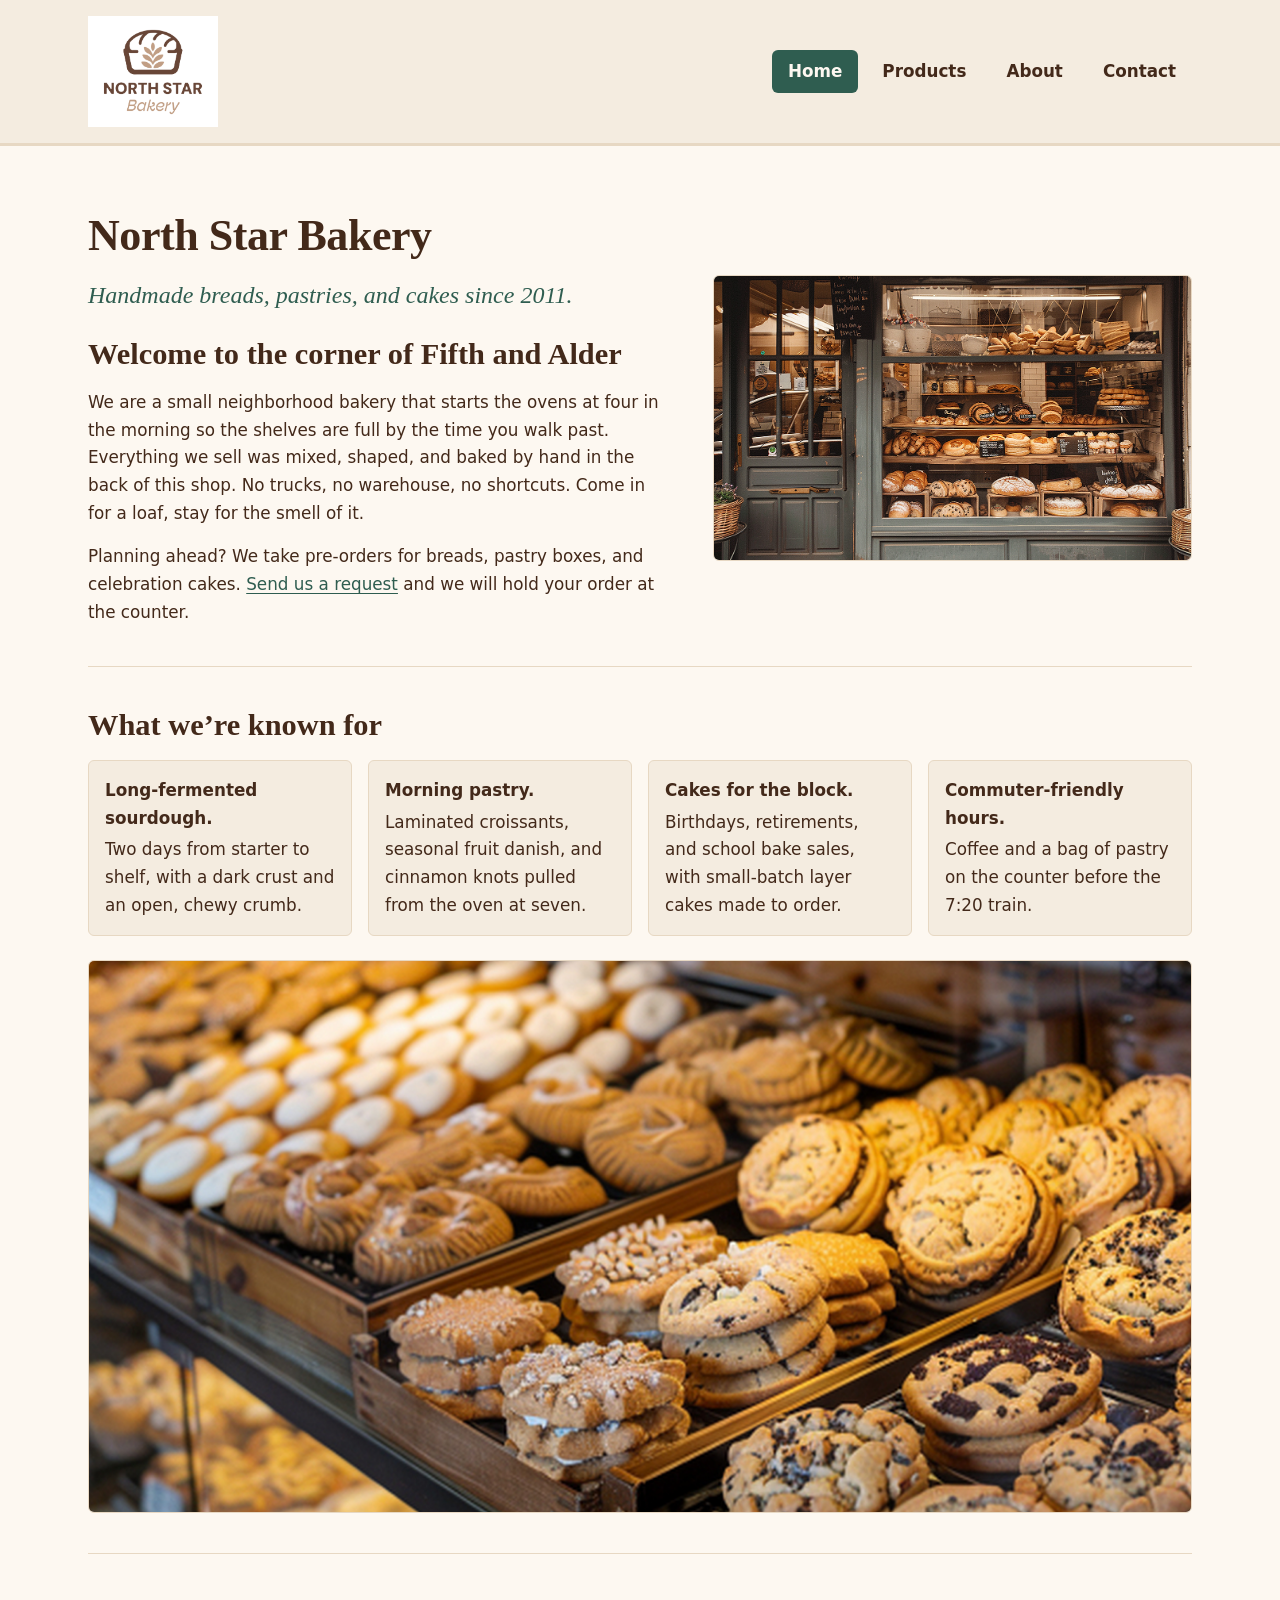
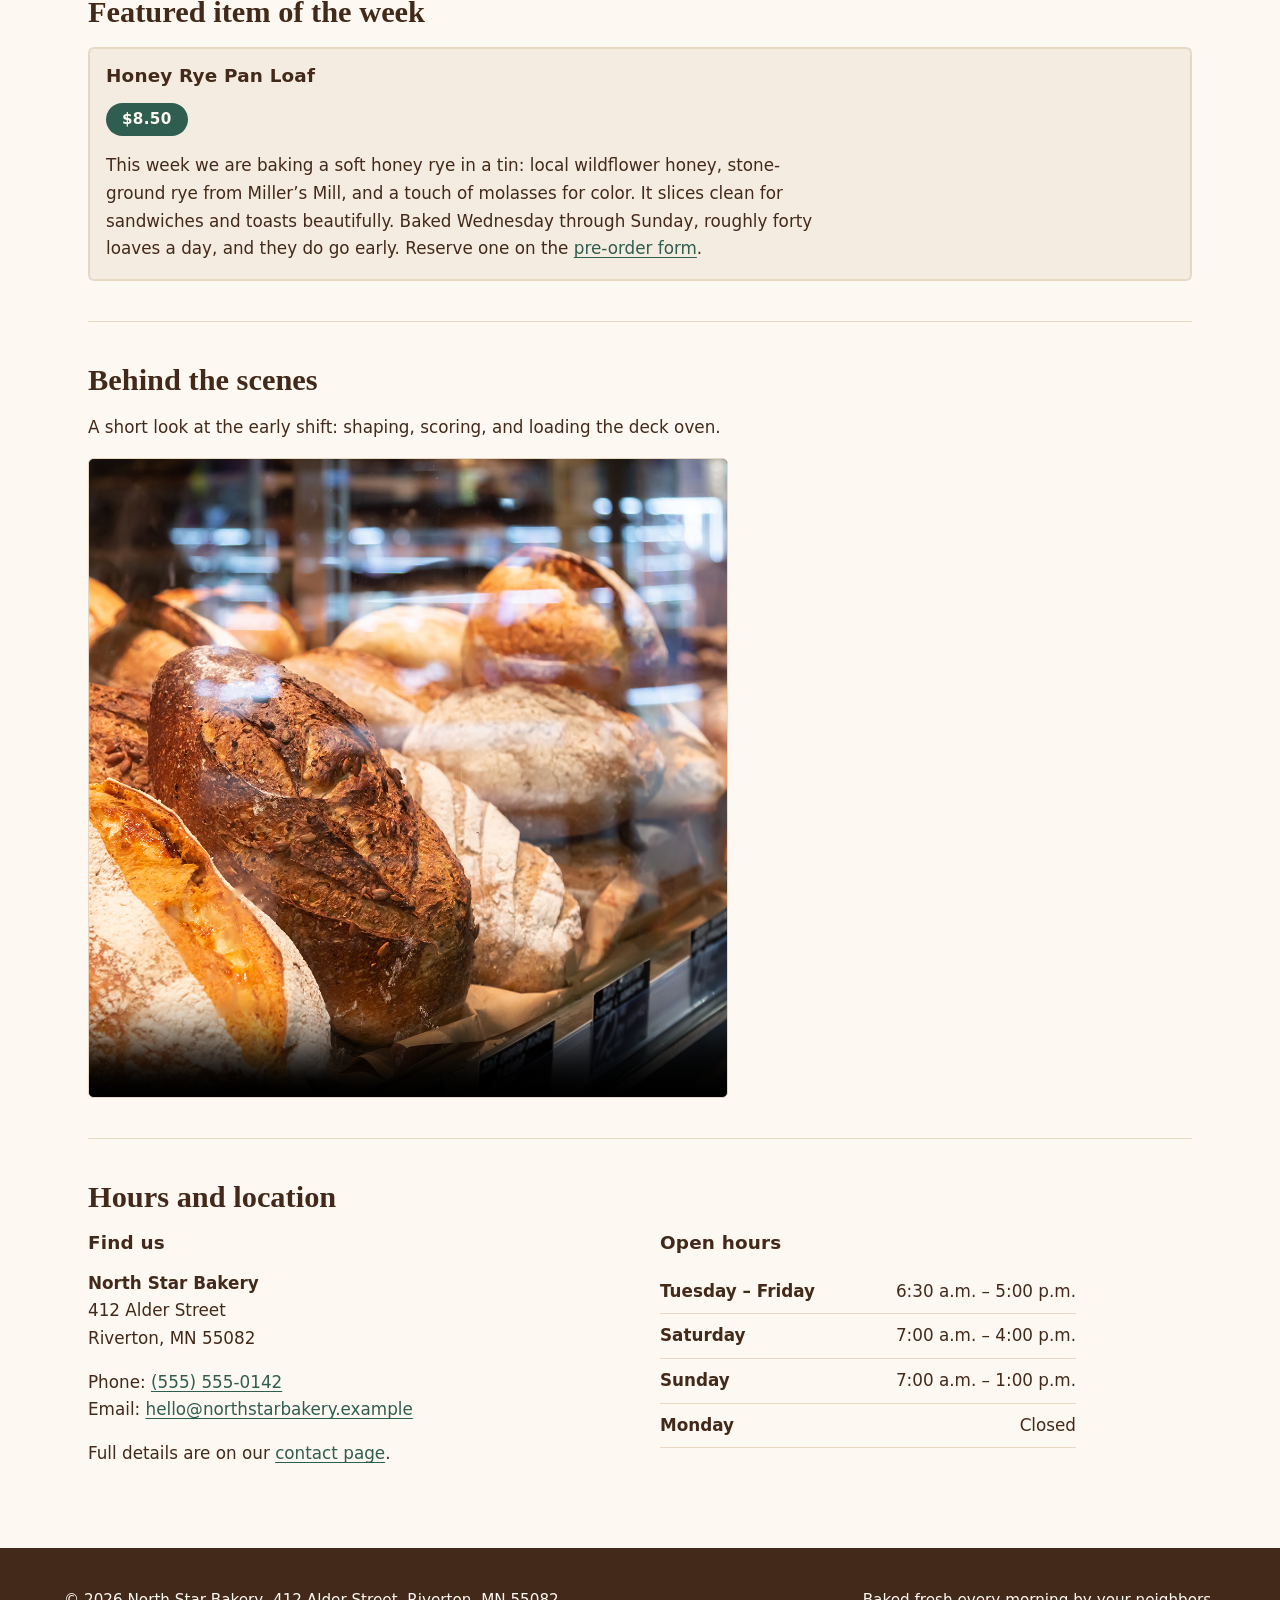
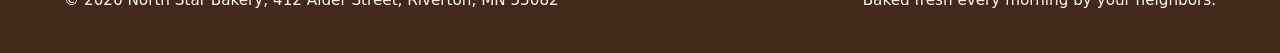
==== index.html @ 75ab6c2f "Initial commit" ====
<!DOCTYPE html>
<html lang="en">
<head>
  <meta charset="UTF-8">
  <meta name="viewport" content="width=device-width, initial-scale=1.0">
  <meta name="description" content="North Star Bakery is a neighborhood bakery baking sourdough breads, pastries, and cakes fresh every morning. Pre-orders welcome.">
  <title>North Star Bakery | Neighborhood Breads, Pastries &amp; Cakes</title>
  <link rel="stylesheet" href="styles.css">
</head>
<body>

  <a class="skip-link" href="#main">Skip to main content</a>

  <header class="site-header">
    <div class="header-inner">
      <img class="site-logo" src="Bakery_c/bakery-logo_c.png" alt="North Star Bakery logo: a rounded loaf of bread with a wheat sheaf baked into the crust" width="200" height="170">

      <nav aria-label="Main">
        <ul class="nav-list">
          <li><a class="nav-link" href="index.html" aria-current="page">Home</a></li>
          <li><a class="nav-link" href="products.html">Products</a></li>
          <li><a class="nav-link" href="about.html">About</a></li>
          <li><a class="nav-link" href="contact.html">Contact</a></li>
        </ul>
      </nav>
    </div>
  </header>

  <main id="main">

    <section class="hero">
      <div class="hero-text">
        <h1>North Star Bakery</h1>
        <p class="tagline">Handmade breads, pastries, and cakes since 2011.</p>

        <h2>Welcome to the corner of Fifth and Alder</h2>
        <p>
          We are a small neighborhood bakery that starts the ovens at four in the morning
          so the shelves are full by the time you walk past. Everything we sell was mixed,
          shaped, and baked by hand in the back of this shop. No trucks, no warehouse,
          no shortcuts. Come in for a loaf, stay for the smell of it.
        </p>
        <p>
          Planning ahead? We take pre-orders for breads, pastry boxes, and celebration cakes.
          <a href="contact.html">Send us a request</a> and we will hold your order at the counter.
        </p>
      </div>

      <div class="hero-media">
        <img class="hero-image" src="Bakery_c/bakery-storefront_c.png" alt="The North Star Bakery storefront: a green-framed shop window filled with wooden crates of loaves, buns, and pastries beside a paneled front door" width="1200" height="720">
      </div>
    </section>

    <section>
      <h2>What we&rsquo;re known for</h2>
      <ul class="card-list">
        <li><strong>Long-fermented sourdough.</strong> Two days from starter to shelf, with a dark crust and an open, chewy crumb.</li>
        <li><strong>Morning pastry.</strong> Laminated croissants, seasonal fruit danish, and cinnamon knots pulled from the oven at seven.</li>
        <li><strong>Cakes for the block.</strong> Birthdays, retirements, and school bake sales, with small-batch layer cakes made to order.</li>
        <li><strong>Commuter-friendly hours.</strong> Coffee and a bag of pastry on the counter before the 7:20 train.</li>
      </ul>

      <picture>
        <source media="(min-width: 45em)" srcset="Bakery_c/bakery-feature-large_c.png">
        <img class="content-image" src="Bakery_c/bakery-feature-small_c.png" alt="The bakery display case, stacked with trays of shortbread, chocolate chip cookies, sugar-topped sandwich cookies, and cinnamon rolls" width="1200" height="600">
      </picture>
    </section>

    <section>
      <h2>Featured item of the week</h2>

      <div class="panel panel-feature">
        <h3>Honey Rye Pan Loaf</h3>
        <p class="price">$8.50</p>
        <p>
          This week we are baking a soft honey rye in a tin: local wildflower honey, stone-ground
          rye from Miller&rsquo;s Mill, and a touch of molasses for color. It slices clean for
          sandwiches and toasts beautifully. Baked Wednesday through Sunday, roughly forty loaves
          a day, and they do go early. Reserve one on the <a href="contact.html">pre-order form</a>.
        </p>
      </div>
    </section>

    <section>
      <h2>Behind the scenes</h2>
      <p>A short look at the early shift: shaping, scoring, and loading the deck oven.</p>

      <div class="media-block">
        <video controls width="640" poster="Bakery_c/bakery-bread_c.png">
          <source src="Bakery_c/bakery-behind-scenes_c.mp4" type="video/mp4">
          Your browser does not support embedded video. The clip shows our bakers shaping
          sourdough by hand at 5 a.m., scoring each loaf, and sliding the trays into the deck
          oven. Stop by any morning and you can watch it through the counter window instead.
        </video>
      </div>
    </section>

    <section>
      <h2>Hours and location</h2>

      <div class="split">
        <div>
          <h3>Find us</h3>
          <address class="address">
            <strong>North Star Bakery</strong><br>
            412 Alder Street<br>
            Riverton, MN 55082
          </address>
          <p>
            Phone: <a href="tel:+15555550142">(555) 555-0142</a><br>
            Email: <a href="mailto:hello@northstarbakery.example">hello@northstarbakery.example</a>
          </p>
          <p>Full details are on our <a href="contact.html">contact page</a>.</p>
        </div>

        <div>
          <h3>Open hours</h3>
          <ul class="hours-list">
            <li><span class="day">Tuesday &ndash; Friday</span> <span>6:30 a.m. &ndash; 5:00 p.m.</span></li>
            <li><span class="day">Saturday</span> <span>7:00 a.m. &ndash; 4:00 p.m.</span></li>
            <li><span class="day">Sunday</span> <span>7:00 a.m. &ndash; 1:00 p.m.</span></li>
            <li><span class="day">Monday</span> <span>Closed</span></li>
          </ul>
        </div>
      </div>
    </section>
  </main>

  <footer class="site-footer">
    <div class="footer-inner">
      <p>&copy; 2026 North Star Bakery, 412 Alder Street, Riverton, MN 55082</p>
      <p>Baked fresh every morning by your neighbors.</p>
    </div>
  </footer>

</body>
</html>
---- styles.css ----
/* ==========================================================================
   Design system
   -------------
   Colors:  brown(crust), cream, pine green, tan
   Fonts:   Georgia (serif) for headings, system sans-serif for body text
   Spacing: one scale (--space-1 ... --space-6), used everywhere
   ========================================================================== */

:root {
  --color-crust: #43291a;  
  --color-cream: #fdf8f1; 
  --color-pine:  #2f5d50; 
  --color-tan:   #e7d8c3;

  --color-tan-soft: #f4ece0;
  --color-pine-dark: #234a3f;

  --font-heading: Georgia, "Times New Roman", Times, serif;
  --font-body: "Segoe UI", system-ui, -apple-system, "Helvetica Neue", Arial, sans-serif;

  --space-1: 0.25rem;
  --space-2: 0.5rem;
  --space-3: 1rem;
  --space-4: 1.5rem;
  --space-5: 2.5rem;
  --space-6: 4rem;

  --measure: 68ch;         
  --page-max: 72rem;     
  --radius: 6px;
  --border: 1px solid var(--color-tan);
}

*,
*::before,
*::after {
  box-sizing: border-box;
}

body {
  margin: 0;
  background-color: var(--color-cream);
  color: var(--color-crust);
  font-family: var(--font-body);
  font-size: 1rem;
  line-height: 1.65;
}

img,
video {
  max-width: 100%;
  height: auto;
  display: block;
}

audio {
  width: 100%;
  max-width: 32rem;
}

h1, h2, h3 {
  font-family: var(--font-heading);
  color: var(--color-crust);
  line-height: 1.2;
  margin: 0 0 var(--space-3);
}

h1 {
  font-size: 2rem;
  letter-spacing: -0.01em;
}

h2 {
  font-size: 1.5rem;
  margin-top: 0;
}

h3 {
  font-size: 1.15rem;
  font-family: var(--font-body);
  font-weight: 700;
  letter-spacing: 0.01em;
}

p {
  margin: 0 0 var(--space-3);
  max-width: var(--measure);
}

strong {
  color: var(--color-crust);
  font-weight: 700;
}

a {
  color: var(--color-pine);
  text-underline-offset: 0.15em;
}

a:hover {
  color: var(--color-pine-dark);
}

a:focus-visible,
button:focus-visible,
input:focus-visible,
select:focus-visible,
textarea:focus-visible,
summary:focus-visible {
  outline: 3px solid var(--color-pine);
  outline-offset: 2px;
  border-radius: var(--radius);
}

main {
  width: 100%;
  max-width: var(--page-max);
  margin: 0 auto;
  padding: var(--space-5) var(--space-3) var(--space-6);
}

main > section {
  padding-top: var(--space-5);
  margin-top: var(--space-5);
  border-top: var(--border);
}

main > section:first-of-type {
  padding-top: 0;
  margin-top: var(--space-4);
  border-top: none;
}

.skip-link {
  position: absolute;
  left: -9999px;
  top: 0;
  background-color: var(--color-pine);
  color: var(--color-cream);
  padding: var(--space-2) var(--space-3);
  z-index: 10;
}

.skip-link:focus {
  left: var(--space-3);
  top: var(--space-3);
}

.site-header {
  background-color: var(--color-tan-soft);
  border-bottom: 3px solid var(--color-tan);
}

.header-inner {
  display: flex;
  flex-direction: column;
  align-items: center;
  gap: var(--space-3);
  width: 100%;
  max-width: var(--page-max);
  margin: 0 auto;
  padding: var(--space-3);
}

.site-logo {
  width: 110px;
  height: auto;
}

.nav-list {
  display: flex;
  flex-wrap: wrap;
  justify-content: center;
  gap: var(--space-1) var(--space-2);
  list-style: none;
  margin: 0;
  padding: 0;
}

.nav-link {
  display: block;
  padding: var(--space-2) var(--space-3);
  border-radius: var(--radius);
  color: var(--color-crust);
  font-weight: 600;
  text-decoration: none;
}

.nav-link:hover {
  background-color: var(--color-tan);
  color: var(--color-crust);
}

.nav-link[aria-current="page"] {
  background-color: var(--color-pine);
  color: var(--color-cream);
}

.hero {
  display: flex;
  flex-direction: column;
  gap: var(--space-4);
}

.hero-text > :last-child {
  margin-bottom: 0;
}

.tagline {
  font-family: var(--font-heading);
  font-size: 1.15rem;
  font-style: italic;
  color: var(--color-pine);
}

.hero-image {
  width: 100%;
  border-radius: var(--radius);
  border: var(--border);
}

.card-list {
  display: flex;
  flex-direction: column;
  flex-wrap: wrap;
  gap: var(--space-3);
  list-style: none;
  margin: 0 0 var(--space-4);
  padding: 0;
}

.card-list > li {
  flex: 1 1 16rem;
  background-color: var(--color-tan-soft);
  border: var(--border);
  border-radius: var(--radius);
  padding: var(--space-3);
}

.card-list > li > strong {
  display: block;
  margin-bottom: var(--space-1);
}

.text-list {
  margin: 0 0 var(--space-3);
  padding-left: 1.25rem;
  max-width: var(--measure);
}

.text-list li {
  margin-bottom: var(--space-2);
}

.panel {
  background-color: var(--color-tan-soft);
  border: var(--border);
  border-radius: var(--radius);
  padding: var(--space-3);
}

.panel > :last-child {
  margin-bottom: 0;
}

.panel-feature {
  border: 2px solid var(--color-tan);
}

.panel-note {
  background-color: transparent;
  border: 2px solid var(--color-crust);
}

.price {
  display: inline-block;
  background-color: var(--color-pine);
  color: var(--color-cream);
  font-family: var(--font-body);
  font-size: 0.95rem;
  font-weight: 700;
  letter-spacing: 0.02em;
  padding: var(--space-1) var(--space-3);
  border-radius: 999px;
  margin: 0 0 var(--space-3);
}

figure {
  margin: 0 0 var(--space-4);
  max-width: 34rem;
}

figure img {
  width: 100%;
  border: var(--border);
  border-bottom: none;
  border-radius: var(--radius) var(--radius) 0 0;
}

figcaption {
  font-size: 0.95rem;
  line-height: 1.5;
  color: var(--color-crust);
  background-color: var(--color-tan-soft);
  border: var(--border);
  border-top: none;
  border-radius: 0 0 var(--radius) var(--radius);
  padding: var(--space-3);
}

.media-block {
  margin-bottom: var(--space-3);
}

.media-block video {
  width: 100%;
  max-width: 40rem;
  border-radius: var(--radius);
  border: var(--border);
  background-color: var(--color-crust);
}

.content-image {
  border-radius: var(--radius);
  border: var(--border);
  margin-bottom: var(--space-4);
}

.image-medium {
  max-width: 30rem;
}

.team {
  display: flex;
  flex-direction: column;
  flex-wrap: wrap;
  gap: var(--space-4);
}

.team-member {
  flex: 1 1 18rem;
  border-top: 3px solid var(--color-tan);
  padding-top: var(--space-3);
}

.team-member h3 {
  margin-bottom: var(--space-2);
  color: var(--color-pine);
}

.team-member p {
  margin-bottom: 0;
}

.hours-list {
  list-style: none;
  margin: 0 0 var(--space-3);
  padding: 0;
  max-width: 26rem;
}

.hours-list li {
  display: flex;
  flex-wrap: wrap;
  justify-content: space-between;
  gap: var(--space-2);
  padding: var(--space-2) 0;
  border-bottom: var(--border);
}

.hours-list .day {
  font-weight: 600;
}

.address {
  font-style: normal;
  margin-bottom: var(--space-3);
}

form {
  max-width: 42rem;
}

fieldset {
  border: var(--border);
  border-radius: var(--radius);
  padding: var(--space-4);
  margin: 0 0 var(--space-4);
}

legend {
  font-family: var(--font-heading);
  font-size: 1.15rem;
  font-weight: 700;
  color: var(--color-cream);
  background-color: var(--color-pine);
  padding: var(--space-1) var(--space-3);
  border-radius: var(--radius);
}

.form-row {
  display: flex;
  flex-direction: column;
  gap: var(--space-1);
  margin: 0 0 var(--space-3);
  max-width: none;
}

.form-row label {
  font-weight: 600;
}

.hint {
  font-size: 0.9rem;
  color: var(--color-pine-dark);
  margin: 0;
}

input[type="text"],
input[type="email"],
input[type="tel"],
input[type="date"],
select,
textarea {
  width: 100%;
  font-family: var(--font-body);
  font-size: 1rem;
  color: var(--color-crust);
  background-color: #ffffff;
  border: 2px solid var(--color-tan);
  border-radius: var(--radius);
  padding: var(--space-2);
}

textarea {
  resize: vertical;
  min-height: 6rem;
  line-height: 1.5;
}

input:hover, select:hover, textarea:hover {
  border-color: var(--color-pine);
}

.choice-group {
  border: none;
  padding: 0;
  margin: 0 0 var(--space-4);
}

.choice-legend {
  font-family: var(--font-body);
  font-size: 1rem;
  font-weight: 600;
  color: var(--color-crust);
  background-color: transparent;
  padding: 0;
  margin-bottom: var(--space-2);
}

.choice {
  display: flex;
  align-items: flex-start;
  gap: var(--space-2);
  padding: var(--space-2);
  border: var(--border);
  border-radius: var(--radius);
  margin-bottom: var(--space-2);
  background-color: var(--color-tan-soft);
  max-width: none;
}

.choice input {
  width: 1.15rem;
  height: 1.15rem;
  margin: 0.25rem 0 0;
  accent-color: var(--color-pine);
  flex-shrink: 0;
}

.choice label {
  cursor: pointer;
}

.form-actions {
  display: flex;
  flex-wrap: wrap;
  gap: var(--space-3);
  max-width: none;
}

button {
  font-family: var(--font-body);
  font-size: 1rem;
  font-weight: 600;
  padding: var(--space-2) var(--space-4);
  border-radius: var(--radius);
  cursor: pointer;
  min-height: 44px;
}

button[type="submit"] {
  background-color: var(--color-pine);
  color: var(--color-cream);
  border: 2px solid var(--color-pine);
}

button[type="submit"]:hover {
  background-color: var(--color-pine-dark);
  border-color: var(--color-pine-dark);
}

button[type="reset"] {
  background-color: transparent;
  color: var(--color-crust);
  border: 2px solid var(--color-tan);
}

button[type="reset"]:hover {
  border-color: var(--color-crust);
}

.site-footer {
  background-color: var(--color-crust);
  color: var(--color-cream);
  padding: var(--space-5) var(--space-3);
}

.footer-inner {
  display: flex;
  flex-direction: column;
  gap: var(--space-2);
  width: 100%;
  max-width: var(--page-max);
  margin: 0 auto;
}

.site-footer p {
  margin: 0;
  max-width: none;
  font-size: 0.95rem;
}

.site-footer a {
  color: var(--color-tan);
}

.site-footer a:hover {
  color: var(--color-cream);
}

@media (min-width: 45em) {
  body {
    font-size: 1.05rem;
  }

  h1 {
    font-size: 2.75rem;
  }

  h2 {
    font-size: 1.9rem;
  }

  .tagline {
    font-size: 1.5rem;
    line-height: 1.4;
    margin-bottom: var(--space-4);
  }

  main {
    padding-left: var(--space-4);
    padding-right: var(--space-4);
  }

  .header-inner {
    flex-direction: row;
    justify-content: space-between;
    align-items: center;
    padding: var(--space-3) var(--space-4);
  }

  .site-logo {
    width: 130px;
  }

  .nav-list {
    justify-content: flex-end;
    gap: var(--space-2);
  }

  .card-list,
  .team {
    flex-direction: row;
  }

  .form-grid {
    display: flex;
    flex-wrap: wrap;
    gap: var(--space-3);
    margin-bottom: var(--space-3);
  }

  .form-grid > .form-row {
    flex: 1 1 15rem;
    margin-bottom: 0;
  }

  .footer-inner {
    flex-direction: row;
    flex-wrap: wrap;
    justify-content: space-between;
    align-items: center;
    gap: var(--space-3);
  }
}

@media (min-width: 62em) {
  .hero {
    flex-direction: row;
    align-items: center;
    gap: var(--space-5);
  }

  .hero-text {
    flex: 1 1 55%;
  }

  .hero-media {
    flex: 1 1 45%;
  }

  .split {
    display: flex;
    flex-wrap: wrap;
    gap: var(--space-5);
    align-items: flex-start;
  }

  .split > * {
    flex: 1 1 20rem;
  }
}

@media (prefers-reduced-motion: reduce) {
  * {
    scroll-behavior: auto;
  }
}
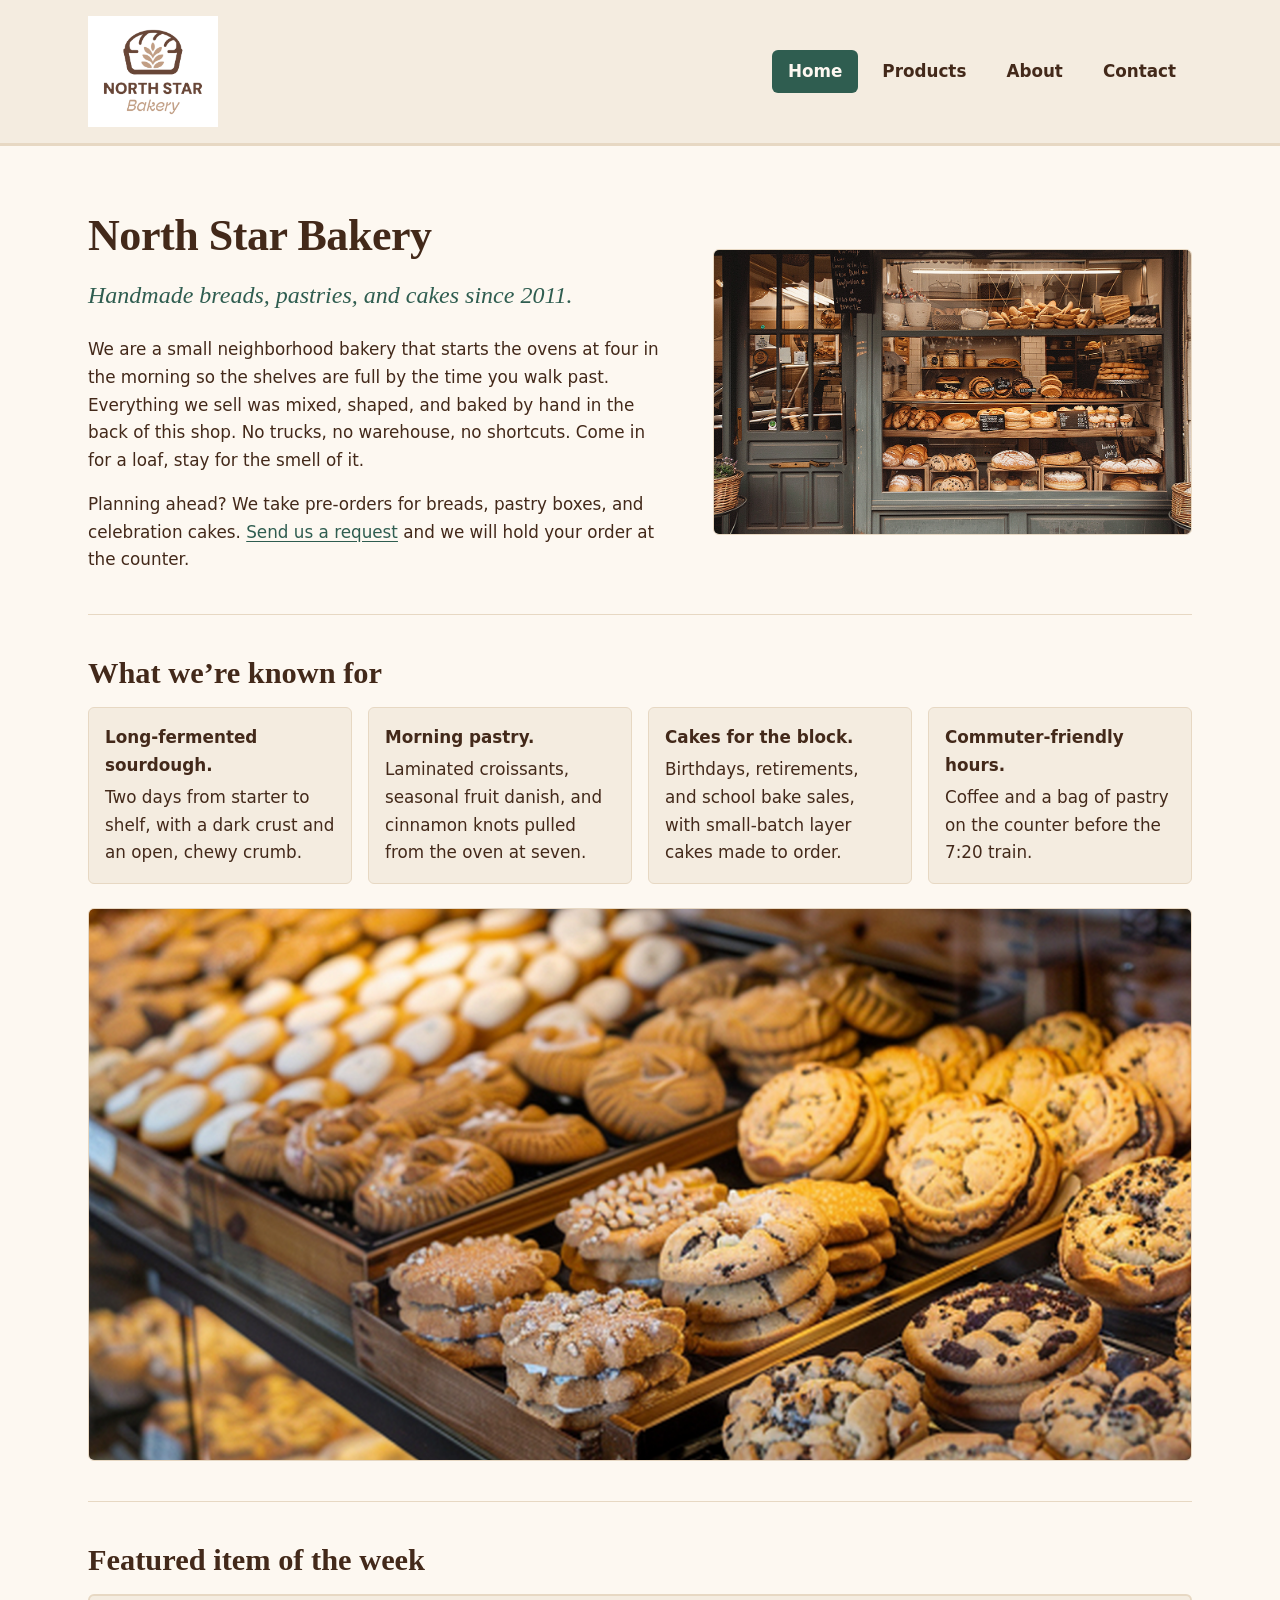
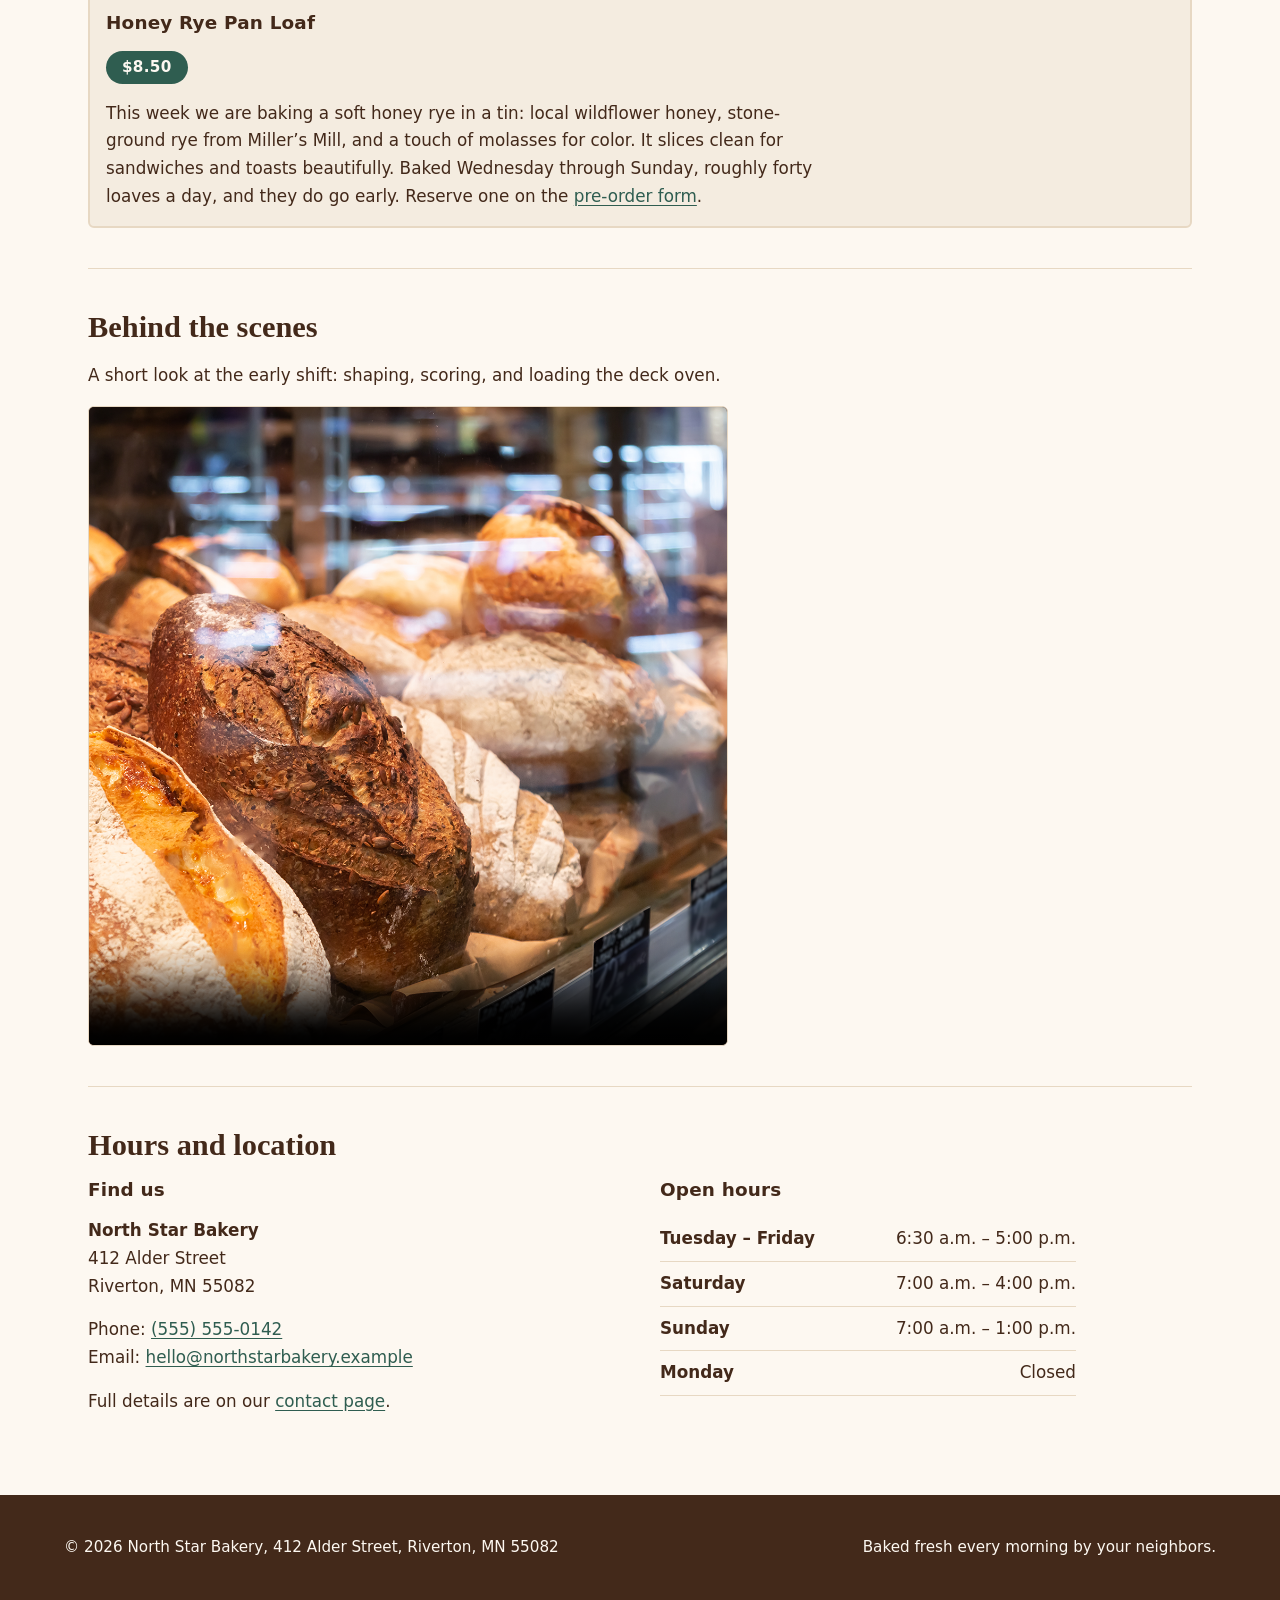
==== commit bf0c26de: "Update page entries" ====
--- a/index.html
+++ b/index.html
@@ -32,8 +32,6 @@
       <div class="hero-text">
         <h1>North Star Bakery</h1>
         <p class="tagline">Handmade breads, pastries, and cakes since 2011.</p>
-
-        <h2>Welcome to the corner of Fifth and Alder</h2>
         <p>
           We are a small neighborhood bakery that starts the ovens at four in the morning
           so the shelves are full by the time you walk past. Everything we sell was mixed,
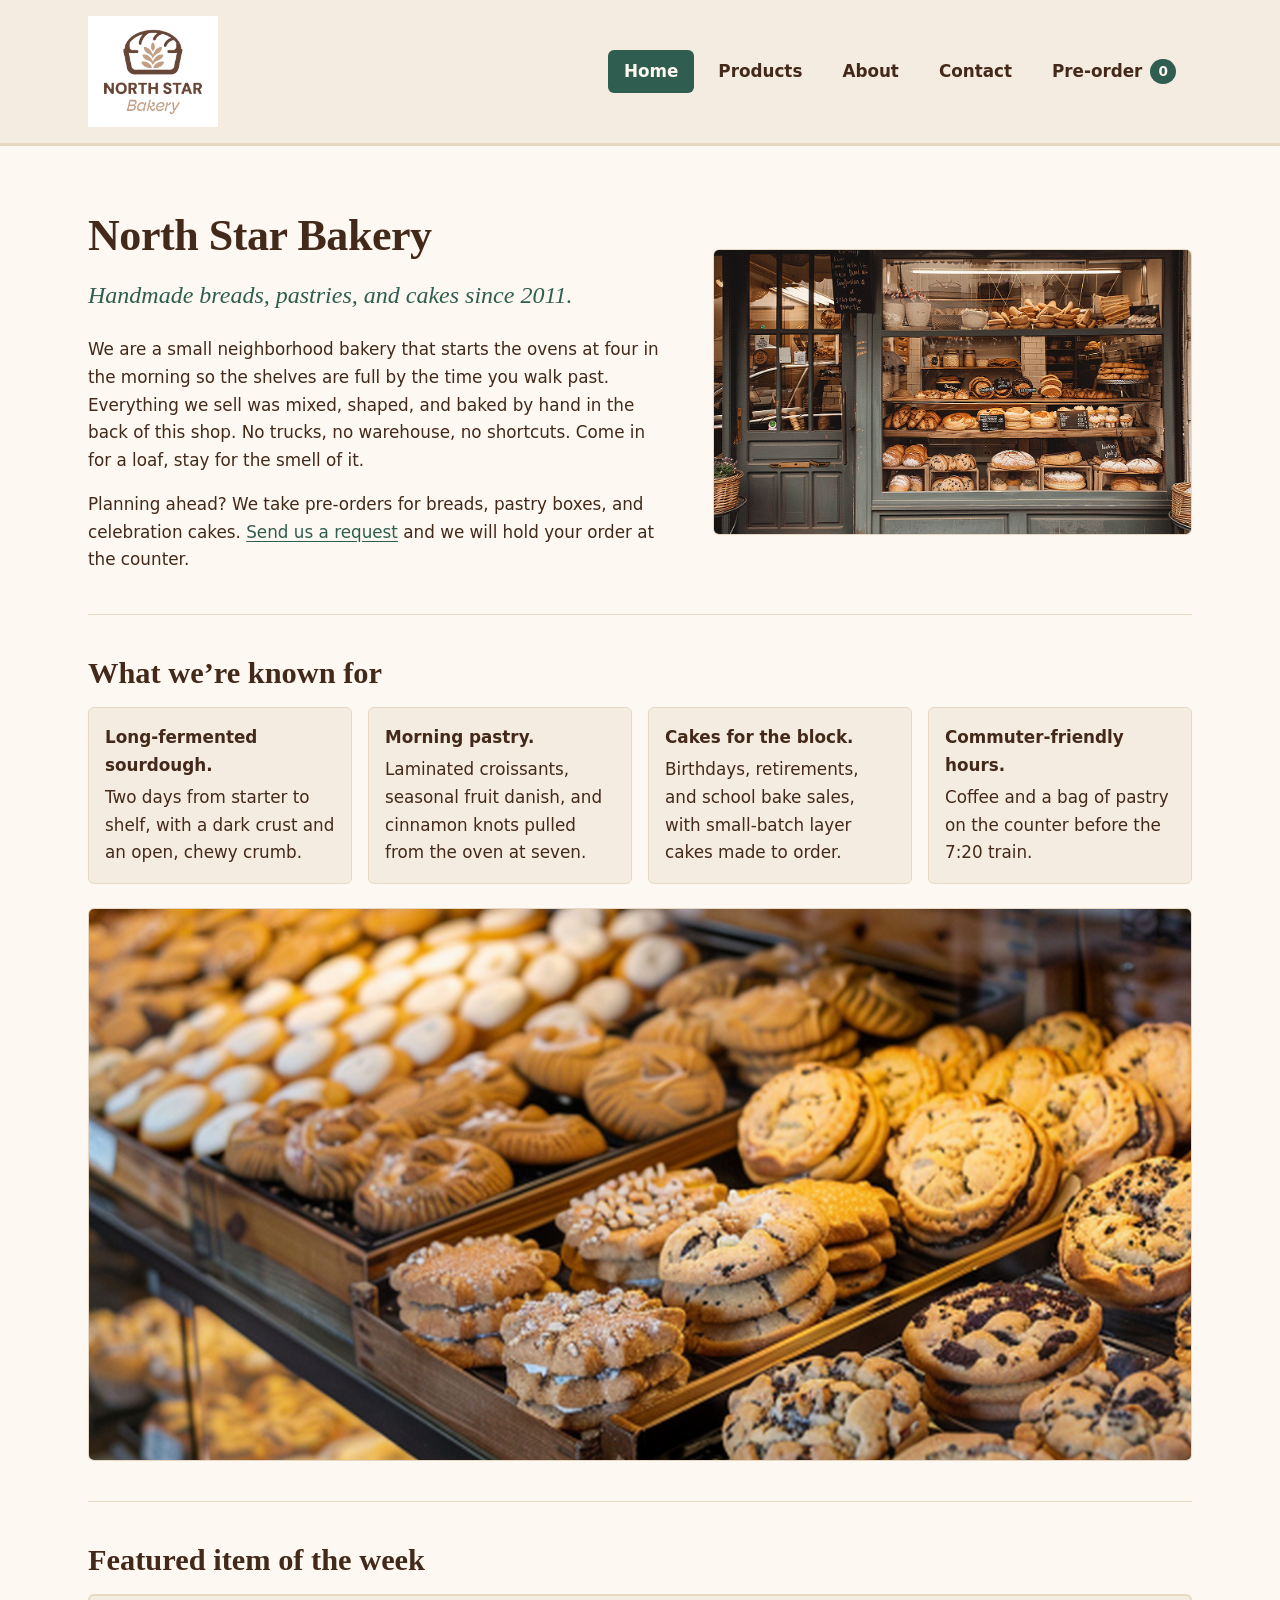
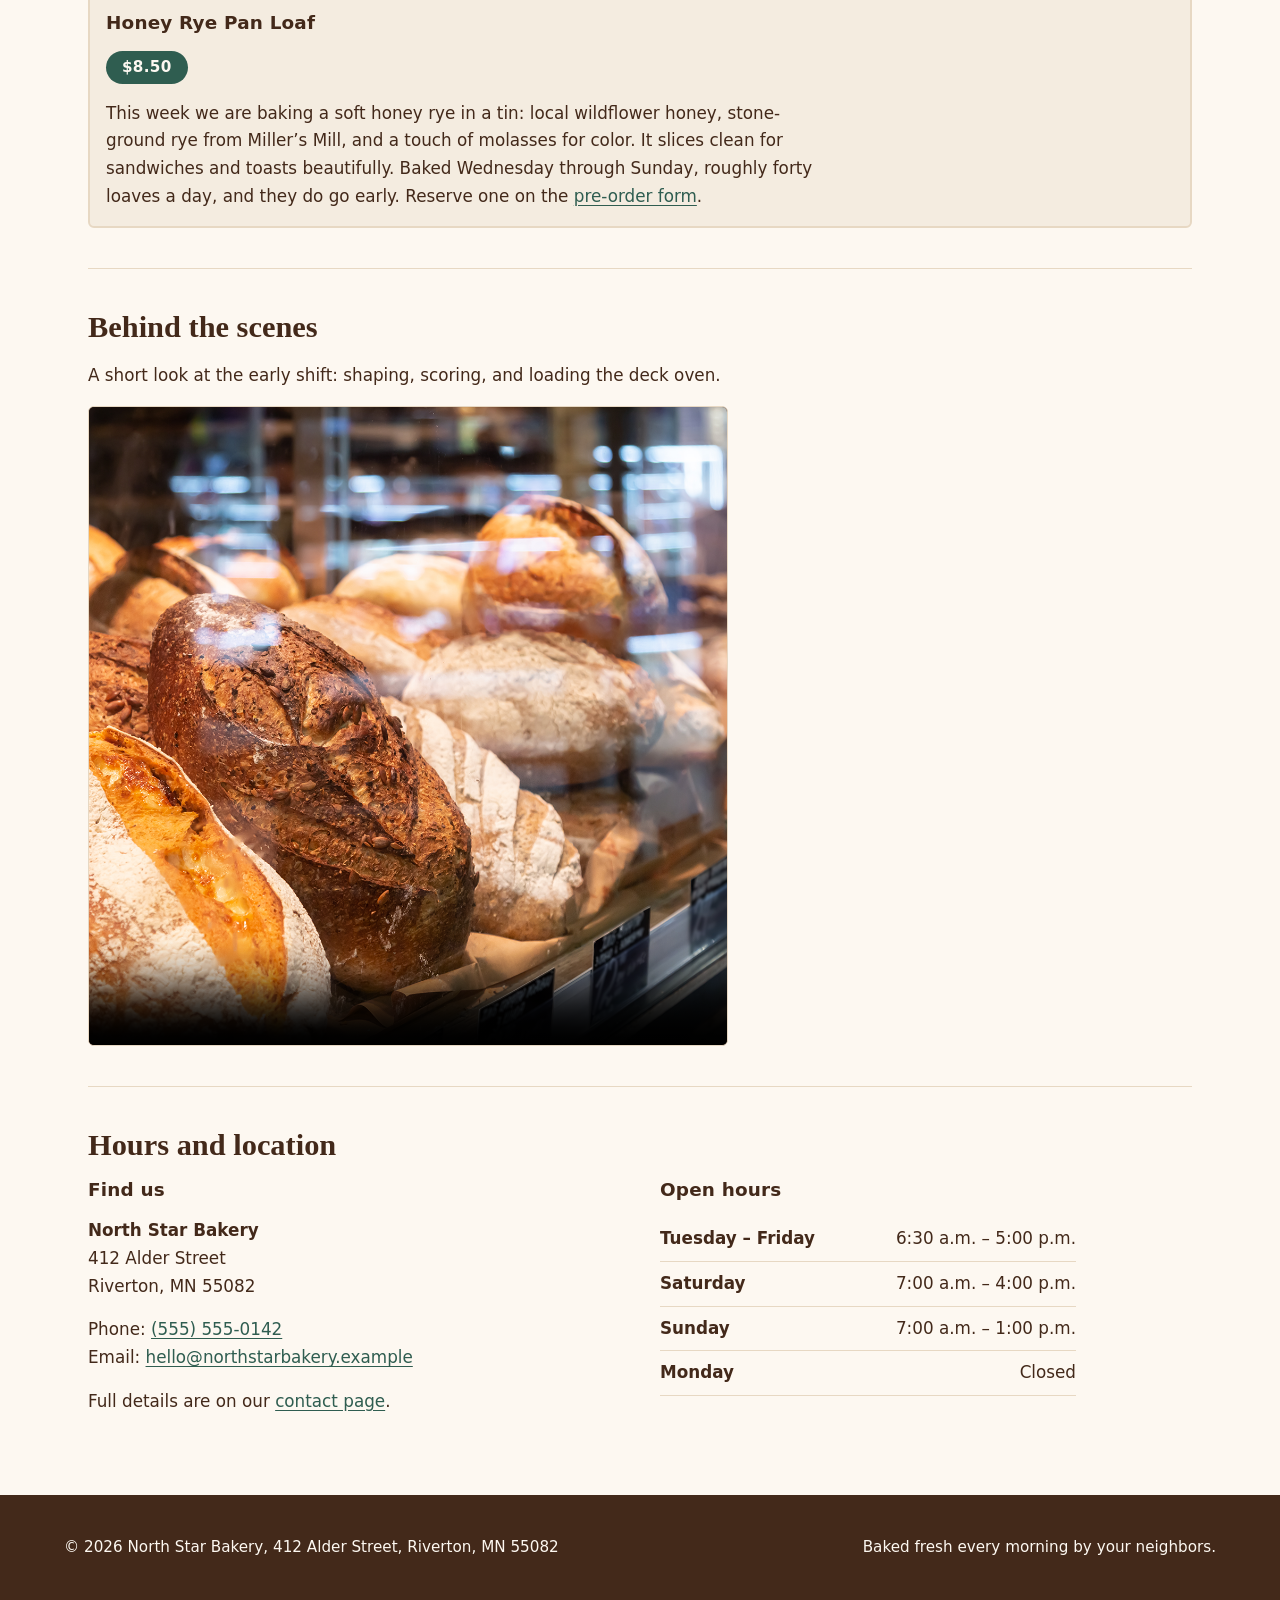
==== commit 61941cb5: "feat: Add styling for pre-order cart" ====
--- a/index.html
+++ b/index.html
@@ -21,6 +21,9 @@
           <li><a class="nav-link" href="products.html">Products</a></li>
           <li><a class="nav-link" href="about.html">About</a></li>
           <li><a class="nav-link" href="contact.html">Contact</a></li>
+          <li class="nav-basket">
+            <a class="nav-link nav-basket-link" href="products.html#preorder-basket" data-basket-link>Pre-order<span class="basket-count" data-basket-count hidden>0</span></a>
+          </li>
         </ul>
       </nav>
     </div>
@@ -131,5 +134,7 @@
     </div>
   </footer>
 
+  <script type="module" src="js/main.js"></script>
+
 </body>
 </html>
--- a/styles.css
+++ b/styles.css
@@ -646,4 +646,331 @@
   * {
     scroll-behavior: auto;
   }
+}
+
+/* ==========================================================================
+   Interactive pre-order basket and form validation
+   ------------------------------------------------
+   Everything below styles the parts of the site that JavaScript drives. It
+   reuses the palette, spacing scale, and radius defined at the top of this
+   file, so the new pieces sit inside the existing design rather than beside
+   it. One colour is added: a deep red for error messages, chosen to stay
+   readable on the cream background and to sit alongside the crust brown
+   without clashing.
+   ========================================================================== */
+
+:root {
+  --color-error: #8f2d2d;
+  --color-error-soft: #fbeeee;
+}
+
+/*
+   Content for screen readers only. Used for the product name inside the
+   "Add to order" and "Remove" buttons, so that a screen reader announces
+   "Add to order, Butter Croissant" instead of a page full of buttons that
+   all read simply "Add to order".
+*/
+.visually-hidden {
+  position: absolute;
+  width: 1px;
+  height: 1px;
+  margin: -1px;
+  padding: 0;
+  overflow: hidden;
+  clip: rect(0 0 0 0);
+  clip-path: inset(50%);
+  white-space: nowrap;
+  border: 0;
+}
+
+/* --- Product cards with an add button ---------------------------------- */
+
+/*
+   Each product card becomes a column so the button can be pushed to the
+   bottom edge with margin-top: auto. Cards in a row then line their buttons
+   up with each other regardless of how long the descriptions are.
+*/
+.product-list > .product {
+  display: flex;
+  flex-direction: column;
+}
+
+.product-detail {
+  margin: 0 0 var(--space-3);
+  max-width: none;
+}
+
+/* The description is wrapped in a paragraph now, so the block styling that
+   .card-list applies to a direct strong child has to be restated here. */
+.product-detail > strong {
+  display: block;
+  margin-bottom: var(--space-1);
+}
+
+.add-button {
+  margin-top: auto;
+  align-self: flex-start;
+  background-color: transparent;
+  color: var(--color-pine);
+  border: 2px solid var(--color-pine);
+}
+
+.add-button:hover {
+  background-color: var(--color-pine);
+  color: var(--color-cream);
+}
+
+/* --- Header count badge ------------------------------------------------- */
+
+.nav-basket-link {
+  display: flex;
+  align-items: center;
+  gap: var(--space-2);
+}
+
+.basket-count {
+  display: inline-flex;
+  align-items: center;
+  justify-content: center;
+  min-width: 1.6rem;
+  height: 1.6rem;
+  padding: 0 var(--space-1);
+  border-radius: 999px;
+  background-color: var(--color-pine);
+  color: var(--color-cream);
+  font-size: 0.85rem;
+  font-weight: 700;
+  line-height: 1;
+  /* Digits of differing widths would make the badge jitter as the count
+     climbs from 9 to 10, so the numerals are set to a fixed width. */
+  font-variant-numeric: tabular-nums;
+}
+
+.nav-link[aria-current="page"] .basket-count {
+  background-color: var(--color-cream);
+  color: var(--color-pine);
+}
+
+/* --- The basket panel --------------------------------------------------- */
+
+.basket {
+  background-color: var(--color-tan-soft);
+  border: 2px solid var(--color-pine);
+  border-radius: var(--radius);
+  padding: var(--space-4);
+  margin-bottom: var(--space-5);
+}
+
+.basket-empty p:last-child,
+.basket > :last-child {
+  margin-bottom: 0;
+}
+
+.basket-list {
+  list-style: none;
+  margin: 0 0 var(--space-3);
+  padding: 0;
+  border-top: var(--border);
+}
+
+.basket-line {
+  display: flex;
+  flex-wrap: wrap;
+  align-items: center;
+  gap: var(--space-2) var(--space-3);
+  padding: var(--space-3) 0;
+  border-bottom: var(--border);
+}
+
+.basket-line-name {
+  flex: 1 1 100%;
+  font-weight: 600;
+}
+
+.basket-stepper {
+  display: flex;
+  align-items: center;
+  gap: var(--space-1);
+  border: var(--border);
+  border-radius: var(--radius);
+  background-color: #ffffff;
+  padding: var(--space-1);
+}
+
+/*
+   Square rather than the wide default, since these hold a single character.
+   The 44px minimum height inherited from the base button rule is kept, and
+   matched on the width, so both stay comfortable targets on a touchscreen.
+*/
+.step-button {
+  min-width: 44px;
+  padding: var(--space-1);
+  background-color: transparent;
+  color: var(--color-pine);
+  border: 2px solid transparent;
+  font-size: 1.25rem;
+  line-height: 1;
+}
+
+.step-button:hover {
+  background-color: var(--color-tan-soft);
+  border-color: var(--color-pine);
+}
+
+.basket-quantity {
+  min-width: 2.5rem;
+  text-align: center;
+  font-weight: 700;
+  font-variant-numeric: tabular-nums;
+}
+
+.basket-line-total {
+  margin-left: auto;
+  font-weight: 700;
+  font-variant-numeric: tabular-nums;
+}
+
+.basket-remove {
+  background-color: transparent;
+  color: var(--color-crust);
+  border: 2px solid var(--color-tan);
+  font-size: 0.9rem;
+  padding: var(--space-1) var(--space-3);
+}
+
+.basket-remove:hover {
+  border-color: var(--color-error);
+  color: var(--color-error);
+}
+
+.basket-total {
+  display: flex;
+  justify-content: space-between;
+  align-items: baseline;
+  gap: var(--space-3);
+  max-width: none;
+  margin-bottom: var(--space-2);
+  font-family: var(--font-heading);
+  font-size: 1.25rem;
+}
+
+.basket-total strong {
+  font-size: 1.5rem;
+  font-variant-numeric: tabular-nums;
+}
+
+.basket-actions {
+  display: flex;
+  flex-wrap: wrap;
+  gap: var(--space-3);
+  align-items: center;
+  margin-top: var(--space-4);
+}
+
+/* An anchor that needs to read as the primary action. The min-height matches
+   the base button rule so it lines up with the button beside it. */
+.button {
+  display: inline-flex;
+  align-items: center;
+  min-height: 44px;
+  padding: var(--space-2) var(--space-4);
+  border-radius: var(--radius);
+  background-color: var(--color-pine);
+  color: var(--color-cream);
+  border: 2px solid var(--color-pine);
+  font-weight: 600;
+  text-decoration: none;
+}
+
+.button:hover {
+  background-color: var(--color-pine-dark);
+  border-color: var(--color-pine-dark);
+  color: var(--color-cream);
+}
+
+.button-quiet {
+  background-color: transparent;
+  color: var(--color-crust);
+  border: 2px solid var(--color-tan);
+}
+
+.button-quiet:hover {
+  border-color: var(--color-crust);
+}
+
+/*
+   The live region that announces basket changes. It is left in the layout
+   with a reserved height rather than hidden, so the confirmation is visible
+   to everyone and the panel does not jump as messages come and go.
+*/
+.basket-status {
+  min-height: 1.5rem;
+  margin: var(--space-3) 0 0;
+  max-width: none;
+  font-size: 0.95rem;
+  color: var(--color-pine-dark);
+  font-style: italic;
+}
+
+/* --- Form validation feedback ------------------------------------------- */
+
+/*
+   Error messages sit directly under the field they describe. Colour alone
+   never carries the meaning: there is the message text itself, and the
+   warning sign in the ::before, so the error is still clear to a reader who
+   cannot distinguish the red.
+*/
+.field-error {
+  margin: var(--space-1) 0 0;
+  max-width: none;
+  padding: var(--space-2) var(--space-3);
+  border-left: 4px solid var(--color-error);
+  border-radius: 0 var(--radius) var(--radius) 0;
+  background-color: var(--color-error-soft);
+  color: var(--color-error);
+  font-size: 0.95rem;
+  font-weight: 600;
+}
+
+.field-error::before {
+  content: "\26A0\FE0E "; /* warning sign, text presentation rather than emoji */
+  font-weight: 700;
+}
+
+input[aria-invalid="true"],
+select[aria-invalid="true"],
+textarea[aria-invalid="true"] {
+  border-color: var(--color-error);
+}
+
+.prefill-notice {
+  margin: 0 0 var(--space-2);
+  max-width: none;
+  font-size: 0.9rem;
+  color: var(--color-pine-dark);
+  font-style: italic;
+}
+
+.panel-success {
+  border: 2px solid var(--color-pine);
+  border-left-width: 6px;
+  background-color: #ffffff;
+  margin-bottom: var(--space-4);
+  font-size: 1.05rem;
+}
+
+/*
+   The confirmation receives focus after a successful submit, and it is not a
+   naturally focusable element, so it needs a focus ring of its own.
+*/
+.panel-success:focus-visible {
+  outline: 3px solid var(--color-pine);
+  outline-offset: 2px;
+}
+
+@media (min-width: 45em) {
+  /* Wide enough for the product name to share a row with the controls. */
+  .basket-line-name {
+    flex: 1 1 14rem;
+  }
 }
